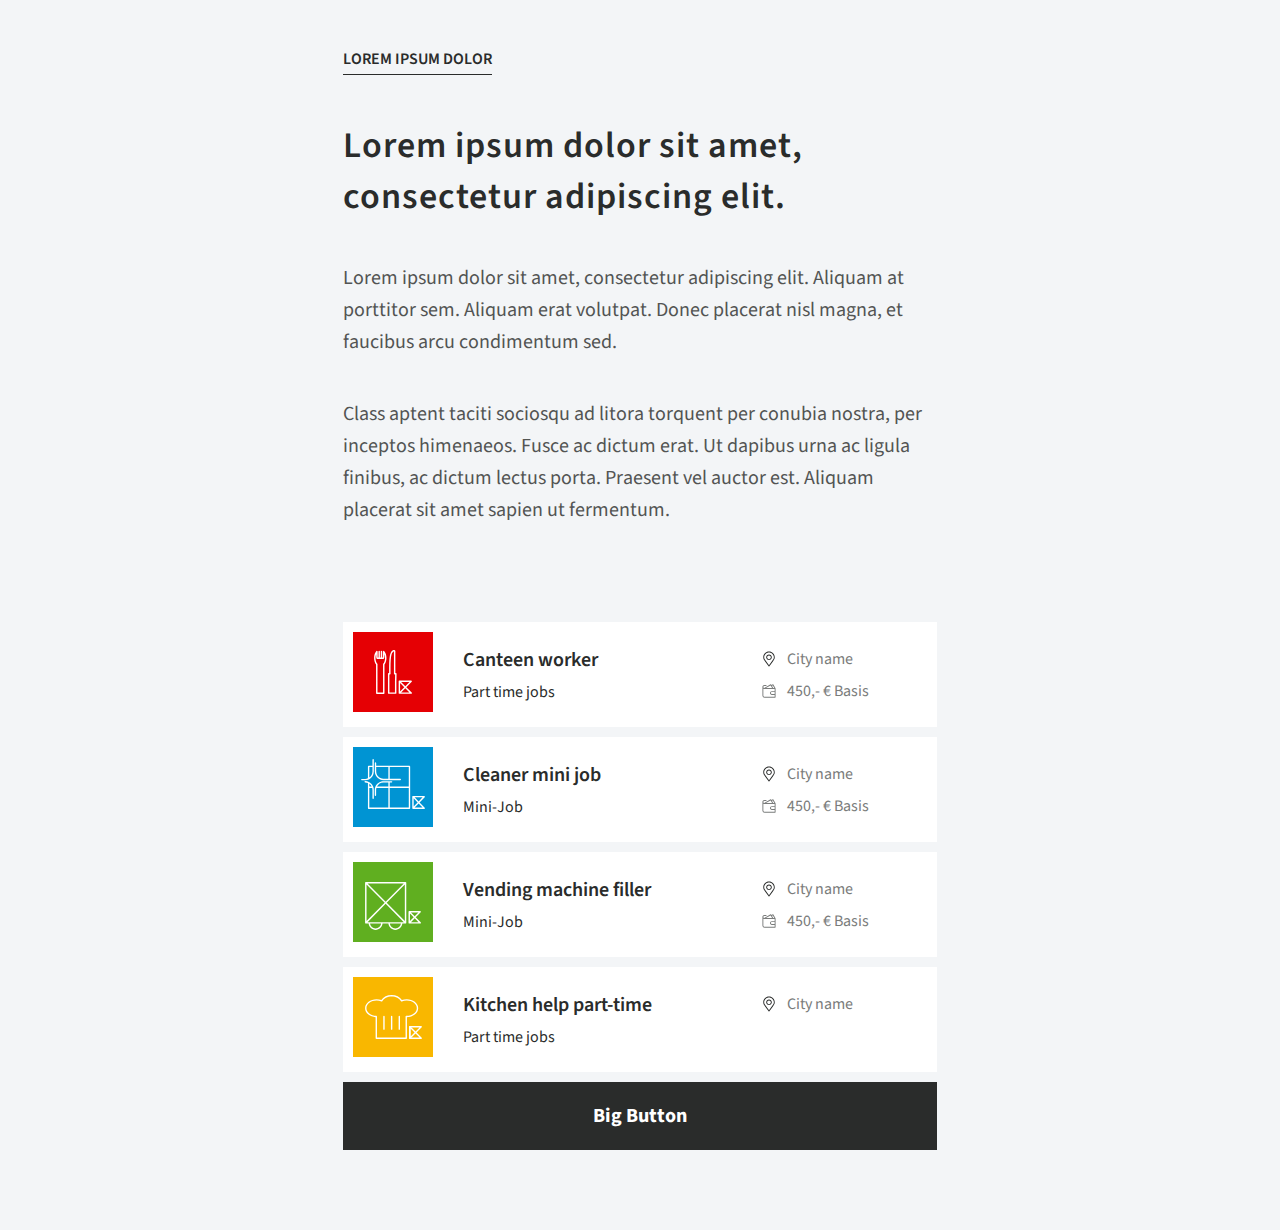
==== source/first/first-task.html @ 67e220c9 "adds master page" ====
<!DOCTYPE html>
<html lang="en">
<head>
  <meta charset="UTF-8">
  <meta name="viewport" content="width=device-width, initial-scale=1.0">
  <title>Jobs</title>
  <link rel="stylesheet" href="style.css">
  <link rel="preconnect" href="https://fonts.gstatic.com">
  <link href="https://fonts.googleapis.com/css2?family=Source+Sans+Pro:wght@400;600;700&display=swap" rel="stylesheet">
</head>
<body>
  <main class="content-wrapper">
    <h1 class="visually-hidden">Job Search Website</h1>
    <section class="about">
      <h2 class="about__title title title--section">Lorem ipsum dolor sit amet, consectetur adipiscing elit.</h2>
      <p class="about__text text text--primary">Lorem ipsum dolor sit amet, consectetur adipiscing elit. Aliquam at porttitor sem. Aliquam erat volutpat. Donec placerat nisl magna, et faucibus arcu condimentum sed.</p>
      <p class="about__text text text--primary">Class aptent taciti sociosqu ad litora torquent per conubia nostra, per inceptos himenaeos. Fusce ac dictum erat. Ut dapibus urna ac ligula finibus, ac dictum lectus porta. Praesent vel auctor est. Aliquam placerat sit amet sapien ut fermentum.</p>
      <a class="about__link link" href="#">Lorem ipsum dolor</a>
    </section>
    <section class="jobs">
      <h2 class="visually-hidden">Offered vacancies</h2>
      <ul class="jobs__list">
        <li class="jobs__item jobs__item--catering">
          <div class="jobs__main-info">
            <h3 class="jobs__title title">Canteen worker</h3>
            <p class="jobs__employment text">Part time jobs</p>
          </div>
          <div class="jobs__details">
            <p class="jobs__text text text--secondary icon icon--pin">City name</p>
            <p class="jobs__text text text--secondary icon icon--wallet">450,- € Basis</p>
          </div>
        </li>
        <li class="jobs__item jobs__item--cleaning">
          <div class="jobs__main-info">
            <h3 class="jobs__title title">Cleaner mini job</h3>
            <p class="jobs__employment text">Mini-Job</p>
          </div>
          <div class="jobs__details">
            <p class="jobs__text text text--secondary icon icon--pin">City name</p>
            <p class="jobs__text text text--secondary icon icon--wallet">450,- € Basis</p>
          </div>
        </li>
        <li class="jobs__item jobs__item--vending">
          <div class="jobs__main-info">
            <h3 class="jobs__title title">Vending machine filler</h3>
            <p class="jobs__employment text">Mini-Job</p>
          </div>
          <div class="jobs__details">
            <p class="jobs__text text text--secondary icon icon--pin">City name</p>
            <p class="jobs__text text text--secondary icon icon--wallet">450,- € Basis</p>
          </div>
        </li>
        <li class="jobs__item jobs__item--kitchen">
          <div class="jobs__main-info">
            <h3 class="jobs__title title">Kitchen help part-time</h3>
            <p class="jobs__employment text">Part time jobs</p>
          </div>
          <div class="jobs__details">
            <p class="jobs__text text text--secondary icon icon--pin">City name</p>
          </div>
        </li>
      </ul>
      <button class="jobs__button button button--big">Big Button</button>
    </section>
    <ul>

    </ul>
  </main>  
</body>
</html>
---- source/first/style.css ----
:root {
  --color-white: #ffffff;
  --color-light-grey: #f3f5f7;
  --color-yellow: #f9b700;
  --color-green: #60af20;
  --color-grey: #7a7c7b;
  --color-blue: #0094d3;
  --color-dark-grey-1: #575756;
  --color-dark-grey-2: #525453;
  --color-red: #e50004;
  --color-extra-dark-grey: #2a2c2b;
}

body {
  margin: 0;
  padding: 0;
  min-width: 375px;
  font-size: 16px;
  line-height: normal;
  font-weight: 400;
  font-family: "Source Sans Pro", "Arial", sans-serif;
  color: var(--color-extra-dark-grey);
  color: #2a2c2b; /* for IE  */
  background-color: var(--color-light-grey);
  background-color: #f3f5f7;  /* for IE  */
}

.visually-hidden:not(:focus):not(:active),
input[type="checkbox"].visually-hidden,
input[type="radio"].visually-hidden {
  position: absolute;
  width: 1px;
  height: 1px;
  margin: -1px;
  padding: 0;
  border: 0;
  white-space: nowrap;
  clip-path: inset(100%);
  clip: rect(0, 0, 0, 0);
  overflow: hidden;
}

.content-wrapper {
  display: flex;
  flex-direction: column;
  margin: 0 auto;
  width: 375px;
  box-sizing: border-box;
}

.title {
  margin: 0;
  font-size: 20px;
  font-weight: 600;
}

.title--section {
  letter-spacing: 1px;
}

.text {
  margin: 0;
  font-size: 16px;
  line-height: normal;
}

.text--primary {
  color: var(--color-dark-grey-2);
  color: #525453; /* for IE  */
}

.text--secondary {
  color: var(--color-grey);
  color: #7a7c7b; /* for IE  */
}

.link {
  padding-bottom: 4px;
  color: var(--color-extra-dark-grey);
  color: #2a2c2b; /* for IE  */
  text-decoration: none;
  border-bottom: 1px solid;
  border-color: var(--color-extra-dark-grey);
  border-color: #2a2c2b; /* for IE  */
}

.link:hover,
.link:focus {
  color: var(--color-red);
  color: #e50004; /* for IE  */
  border-color: var(--color-red);
  border-color: #e50004; /* for IE  */
  transition: all 0.2s ;
}

.button {
  display: inline-block;
  padding: 10px 20px;
  font: inherit;
  font-size: 18px;
  line-height: 24px;
  font-weight: 700;
  text-align: center;
  vertical-align: middle;
  color: var(--color-white);
  color: #ffffff; /* for IE  */
  background-color: var(--color-extra-dark-grey);
  background-color: #2a2c2b; /* for IE  */
  border: none;
}

.button:hover {
  outline: 2px solid #e50004;
}

.button--big {
  padding: 22px;
  font-size: 20px;
}

.icon {
  position: relative;
  padding-left: 26px;
}

.icon::before {
  position: absolute;
  top: 3px;
  left: 0;
  content: '';
  width: 16px;
  height: 16px;
  background-repeat: no-repeat;
  background-position: 0 0;
  background-size: 16px 16px;
}

.icon--pin::before {
  background-image: url(img/icon-pin.svg);
}

.icon--wallet::before {
  background-image: url(img/icon-wallet.svg);
}

.about {
  display: flex;
  flex-direction: column;
  align-items: start;
  margin: 0 auto;
  margin-bottom: 40px;
  padding: 40px;
  padding-top: 56px;
  width: 375px;
  box-sizing: border-box;
}

.about__title {
  margin-bottom: 30px;
}

.about__text {
  line-height: 32px;
  margin-bottom: 30px;
}

.about__text:last-of-type {
  margin-bottom: 0;
}

.about__link {
  order: -1;
  margin-bottom: 30px;
  font-weight: 600;
  text-transform: uppercase;
}

.jobs {
  width: 375px;
  margin: 0 auto;
  padding: 20px;
  padding-left: 23px;
  box-sizing: border-box;
}

.jobs__list {
  margin: 0;
  padding: 0;
  list-style: none;
}

.jobs__item {
  display: flex;
  flex-direction: column;
  align-items: start;
  margin-bottom: 10px;
  padding: 20px;
  padding-top: 23px;
  background-color: var(--color-white);
  background-color: #ffffff;  /* for IE  */
}

.jobs__title {
  margin-bottom: 7px;
}

.jobs__employment {
  margin-bottom: 20px;
}

.jobs__details {
  position: relative;
  display: flex;
  flex-direction: column;
  padding-left: 80px;
  min-height: 60px;
}

.jobs__details::before {
  position: absolute;
  top: 0;
  left: 0;
  content: '';
  margin-right: 20px;
  width: 60px;
  height: 60px;
  background-color: var(--color-grey);
  background-color: #7a7c7b; /* for IE  */
}

.jobs__text {
  margin-bottom: 10px;
}

.jobs__text:last-of-type {
  margin-bottom: 0;
}

.jobs__item--catering .jobs__details::before {
  background-color: var(--color-red);
  background-color: #e50004; /* for IE  */
  background-image: url(img/GastroRestaurant.svg);
  background-position: center center;
  background-repeat: no-repeat;
  background-size: 31px 36px;
}

.jobs__item--cleaning .jobs__details::before {
  background-color: var(--color-blue);
  background-color: #0094d3; /* for IE  */
  background-image: url(img/Gebaeudereinigung.svg);
  background-position: 2px 6px;
  background-repeat: no-repeat;
  background-size: 52px 42px;
}

.jobs__item--vending .jobs__details::before {
  background-color: var(--color-green);
  background-color: #60af20; /* for IE  */
  background-image: url(img/GewerblicheBerufe.svg);
  background-position: 7px 13px;
  background-repeat: no-repeat;
  background-size: 48px 40px;
}

.jobs__item--kitchen .jobs__details::before {
  background-color: var(--color-yellow);
  background-color: #f9b700; /* for IE  */
  background-image: url(img/GastroKueche.svg);
  background-position: center center;
  background-repeat: no-repeat;
  background-size: 47px 36px;
}

.jobs__button {
  width: 100%;
}

@media (min-width: 768px) {
  .content-wrapper {
    width: 786px;
  }

  .title--section {
    font-size: 36px;
  }

  .about {
    margin: 0;
    padding: 48px 96px;
    width: 786px;
  }

  .about__title {
    margin-bottom: 40px;
  }

  .about__text {
    font-size: 20px;
    margin-bottom: 40px;
  }

  .jobs {
    margin: 0;
    padding: 48px 96px;
    width: 786px;
  }

  .jobs__item {
    position: relative;
    flex-direction: row;
    padding: 24px;
    padding-left: 120px;
  }

  .jobs__main-info {
    width: 330px;
    margin-right: 29px;
  }

  .jobs__details {
    position: static;
    padding-left: 0;
    margin-top: 2px;
    min-height: auto;
    width: 187px;
  }

  .jobs__details::before {
    top: 10px;
    left: 10px;
    margin-right: 30px;
    width: 80px;
    height: 80px;
  }

  .jobs__item--catering .jobs__details::before {
    background-size: 38px 44px;
  }
  
  .jobs__item--cleaning .jobs__details::before {
    background-position: 8px 12px;
    background-size: 64px 50px;
  }
  
  .jobs__item--vending .jobs__details::before {
    background-position: 12px 20px;
    background-size: 56px 48px;
  }
  
  .jobs__item--kitchen .jobs__details::before {
    background-size: 57px 44px;
  }

  .jobs__employment {
    margin-bottom: 0;
  }

  .about__link {
    margin-bottom: 45px;
  }
}

@media (min-width: 1920px) {
  .content-wrapper {
    flex-direction: row;
    padding: 96px 254px;
    padding-left: 257px;
    width: 1920px;
  }

  .about {
    margin: 0;
    margin-right: 149px;
    padding: 0;
    width: 570px;
  }

  .jobs {
    margin: 0;
    padding: 0;
    width: 690px;
  }
  
  .jobs__main-info {
    width: 330px;
    margin-right: 29px;
  }

  

 

  
  
}
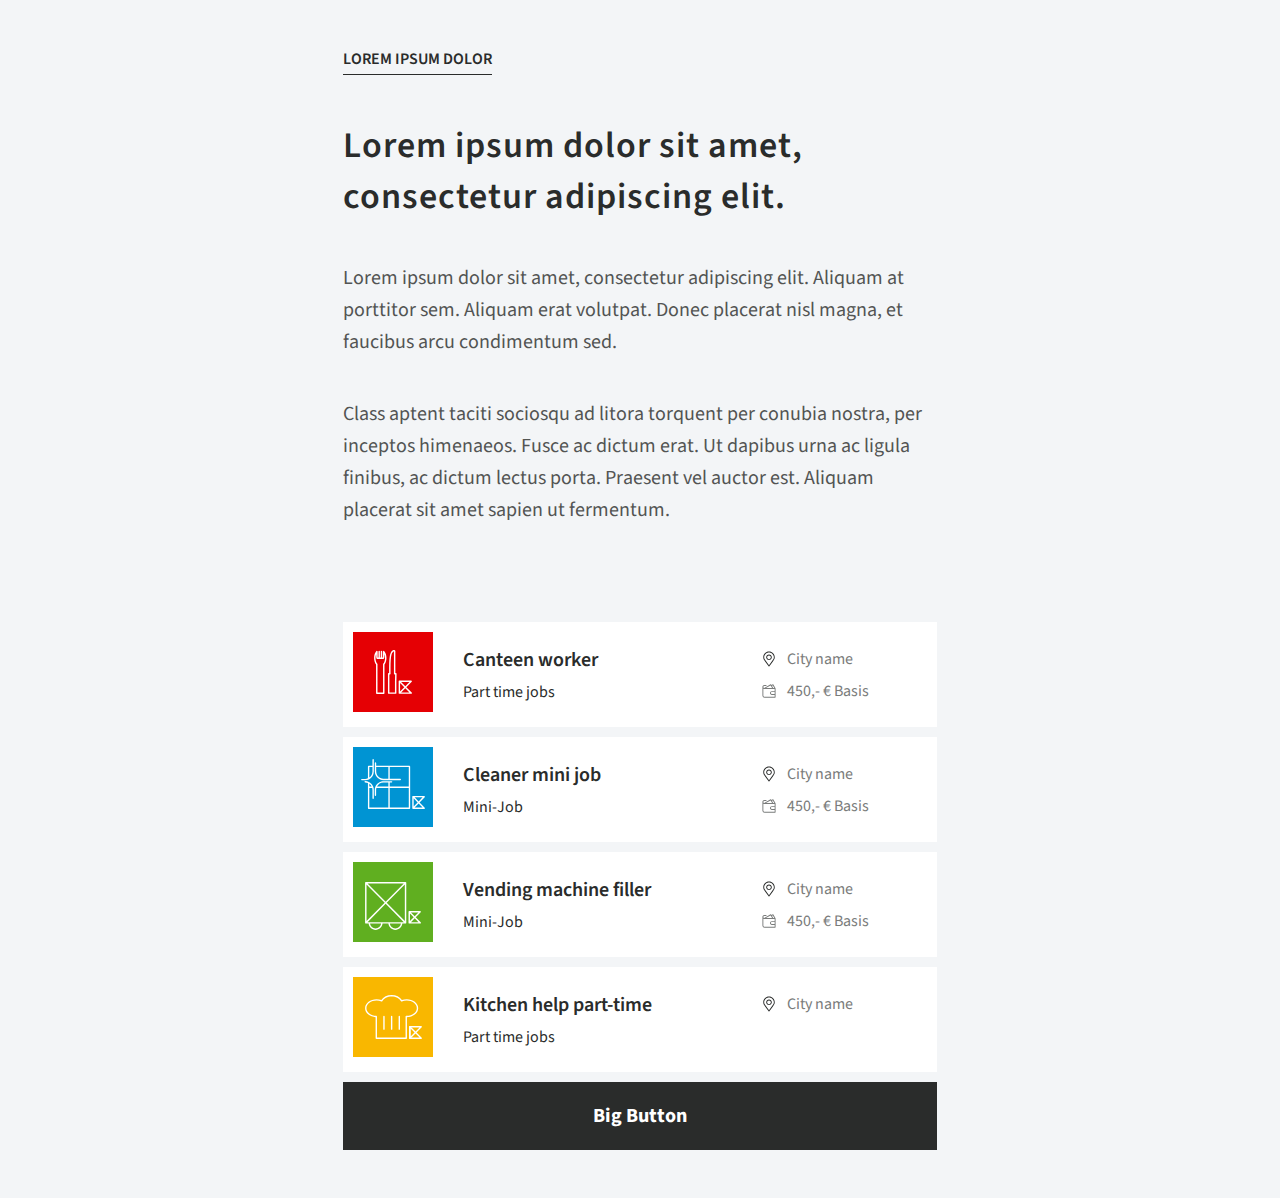
==== commit addc3bf9: "fix markup error" ====
--- a/source/first/first-task.html
+++ b/source/first/first-task.html
@@ -4,7 +4,7 @@
   <meta charset="UTF-8">
   <meta name="viewport" content="width=device-width, initial-scale=1.0">
   <title>Jobs</title>
-  <link rel="stylesheet" href="style.css">
+  <link rel="stylesheet" href="css/style-min.css">
   <link rel="preconnect" href="https://fonts.gstatic.com">
   <link href="https://fonts.googleapis.com/css2?family=Source+Sans+Pro:wght@400;600;700&display=swap" rel="stylesheet">
 </head>
@@ -62,9 +62,6 @@
       </ul>
       <button class="jobs__button button button--big">Big Button</button>
     </section>
-    <ul>
-
-    </ul>
   </main>  
 </body>
 </html>--- a/source/first/css/style-min.css
+++ b/source/first/css/style-min.css
@@ -0,0 +1 @@
+:root{--color-white:#ffffff;--color-light-grey:#f3f5f7;--color-yellow:#f9b700;--color-green:#60af20;--color-grey:#7a7c7b;--color-blue:#0094d3;--color-dark-grey-1:#575756;--color-dark-grey-2:#525453;--color-red:#e50004;--color-extra-dark-grey:#2a2c2b}body{margin:0;padding:0;min-width:375px;font-size:16px;line-height:normal;font-weight:400;font-family:"Source Sans Pro",Arial,sans-serif;color:var(--color-extra-dark-grey);color:#2a2c2b;background-color:var(--color-light-grey);background-color:#f3f5f7}.visually-hidden:not(:focus):not(:active),input[type=checkbox].visually-hidden,input[type=radio].visually-hidden{position:absolute;width:1px;height:1px;margin:-1px;padding:0;border:0;white-space:nowrap;-webkit-clip-path:inset(100%);clip-path:inset(100%);clip:rect(0,0,0,0);overflow:hidden}.content-wrapper{display:-webkit-box;display:-ms-flexbox;display:flex;-webkit-box-orient:vertical;-webkit-box-direction:normal;-ms-flex-direction:column;flex-direction:column;margin:0 auto;width:375px;-webkit-box-sizing:border-box;box-sizing:border-box}.title{margin:0;font-size:20px;font-weight:600}.title--section{letter-spacing:1px}.text{margin:0;font-size:16px;line-height:normal}.text--primary{color:var(--color-dark-grey-2);color:#525453}.text--secondary{color:var(--color-grey);color:#7a7c7b}.link{padding-bottom:4px;color:var(--color-extra-dark-grey);color:#2a2c2b;text-decoration:none;border-bottom:1px solid;border-color:var(--color-extra-dark-grey);border-color:#2a2c2b}.link:focus,.link:hover{color:var(--color-red);color:#e50004;border-color:var(--color-red);border-color:#e50004;-webkit-transition:all .2s;-o-transition:all .2s;transition:all .2s}.button{display:inline-block;padding:10px 20px;font:inherit;font-size:18px;line-height:24px;font-weight:700;text-align:center;vertical-align:middle;color:var(--color-white);color:#fff;background-color:var(--color-extra-dark-grey);background-color:#2a2c2b;border:none}.button:hover{outline:2px solid #e50004}.button--big{padding:22px;font-size:20px}.icon{position:relative;padding-left:26px}.icon::before{position:absolute;top:3px;left:0;content:'';width:16px;height:16px;background-repeat:no-repeat;background-position:0 0;background-size:16px 16px}.icon--pin::before{background-image:url(../img/icon-pin.svg)}.icon--wallet::before{background-image:url(../img/icon-wallet.svg)}.about{display:-webkit-box;display:-ms-flexbox;display:flex;-webkit-box-orient:vertical;-webkit-box-direction:normal;-ms-flex-direction:column;flex-direction:column;-webkit-box-align:start;-ms-flex-align:start;align-items:start;margin:0 auto;margin-bottom:40px;padding:40px;padding-top:56px;width:375px;-webkit-box-sizing:border-box;box-sizing:border-box}.about__title{margin-bottom:30px}.about__text{line-height:32px;margin-bottom:30px}.about__text:last-of-type{margin-bottom:0}.about__link{-webkit-box-ordinal-group:0;-ms-flex-order:-1;order:-1;margin-bottom:30px;font-weight:600;text-transform:uppercase}.jobs{width:375px;margin:0 auto;padding:20px;padding-left:23px;-webkit-box-sizing:border-box;box-sizing:border-box}.jobs__list{margin:0;padding:0;list-style:none}.jobs__item{display:-webkit-box;display:-ms-flexbox;display:flex;-webkit-box-orient:vertical;-webkit-box-direction:normal;-ms-flex-direction:column;flex-direction:column;-webkit-box-align:start;-ms-flex-align:start;align-items:start;margin-bottom:10px;padding:20px;padding-top:23px;background-color:var(--color-white);background-color:#fff}.jobs__title{margin-bottom:7px}.jobs__employment{margin-bottom:20px}.jobs__details{position:relative;display:-webkit-box;display:-ms-flexbox;display:flex;-webkit-box-orient:vertical;-webkit-box-direction:normal;-ms-flex-direction:column;flex-direction:column;padding-left:80px;min-height:60px}.jobs__details::before{position:absolute;top:0;left:0;content:'';margin-right:20px;width:60px;height:60px;background-color:var(--color-grey);background-color:#7a7c7b}.jobs__text{margin-bottom:10px}.jobs__text:last-of-type{margin-bottom:0}.jobs__item--catering .jobs__details::before{background-color:var(--color-red);background-color:#e50004;background-image:url(../img/GastroRestaurant.svg);background-position:center center;background-repeat:no-repeat;background-size:31px 36px}.jobs__item--cleaning .jobs__details::before{background-color:var(--color-blue);background-color:#0094d3;background-image:url(../img/Gebaeudereinigung.svg);background-position:2px 6px;background-repeat:no-repeat;background-size:52px 42px}.jobs__item--vending .jobs__details::before{background-color:var(--color-green);background-color:#60af20;background-image:url(../img/GewerblicheBerufe.svg);background-position:7px 13px;background-repeat:no-repeat;background-size:48px 40px}.jobs__item--kitchen .jobs__details::before{background-color:var(--color-yellow);background-color:#f9b700;background-image:url(../img/GastroKueche.svg);background-position:center center;background-repeat:no-repeat;background-size:47px 36px}.jobs__button{width:100%}@media (min-width:768px){.content-wrapper{width:786px}.title--section{font-size:36px}.about{margin:0;padding:48px 96px;width:786px}.about__title{margin-bottom:40px}.about__text{font-size:20px;margin-bottom:40px}.jobs{margin:0;padding:48px 96px;width:786px}.jobs__item{position:relative;-webkit-box-orient:horizontal;-webkit-box-direction:normal;-ms-flex-direction:row;flex-direction:row;padding:24px;padding-left:120px}.jobs__main-info{width:330px;margin-right:29px}.jobs__details{position:static;padding-left:0;margin-top:2px;min-height:auto;width:187px}.jobs__details::before{top:10px;left:10px;margin-right:30px;width:80px;height:80px}.jobs__item--catering .jobs__details::before{background-size:38px 44px}.jobs__item--cleaning .jobs__details::before{background-position:8px 12px;background-size:64px 50px}.jobs__item--vending .jobs__details::before{background-position:12px 20px;background-size:56px 48px}.jobs__item--kitchen .jobs__details::before{background-size:57px 44px}.jobs__employment{margin-bottom:0}.about__link{margin-bottom:45px}}@media (min-width:1920px){.content-wrapper{-webkit-box-orient:horizontal;-webkit-box-direction:normal;-ms-flex-direction:row;flex-direction:row;padding:96px 254px;padding-left:257px;width:1920px}.about{margin:0;margin-right:149px;padding:0;width:570px}.jobs{margin:0;padding:0;width:690px}.jobs__main-info{width:330px;margin-right:29px}}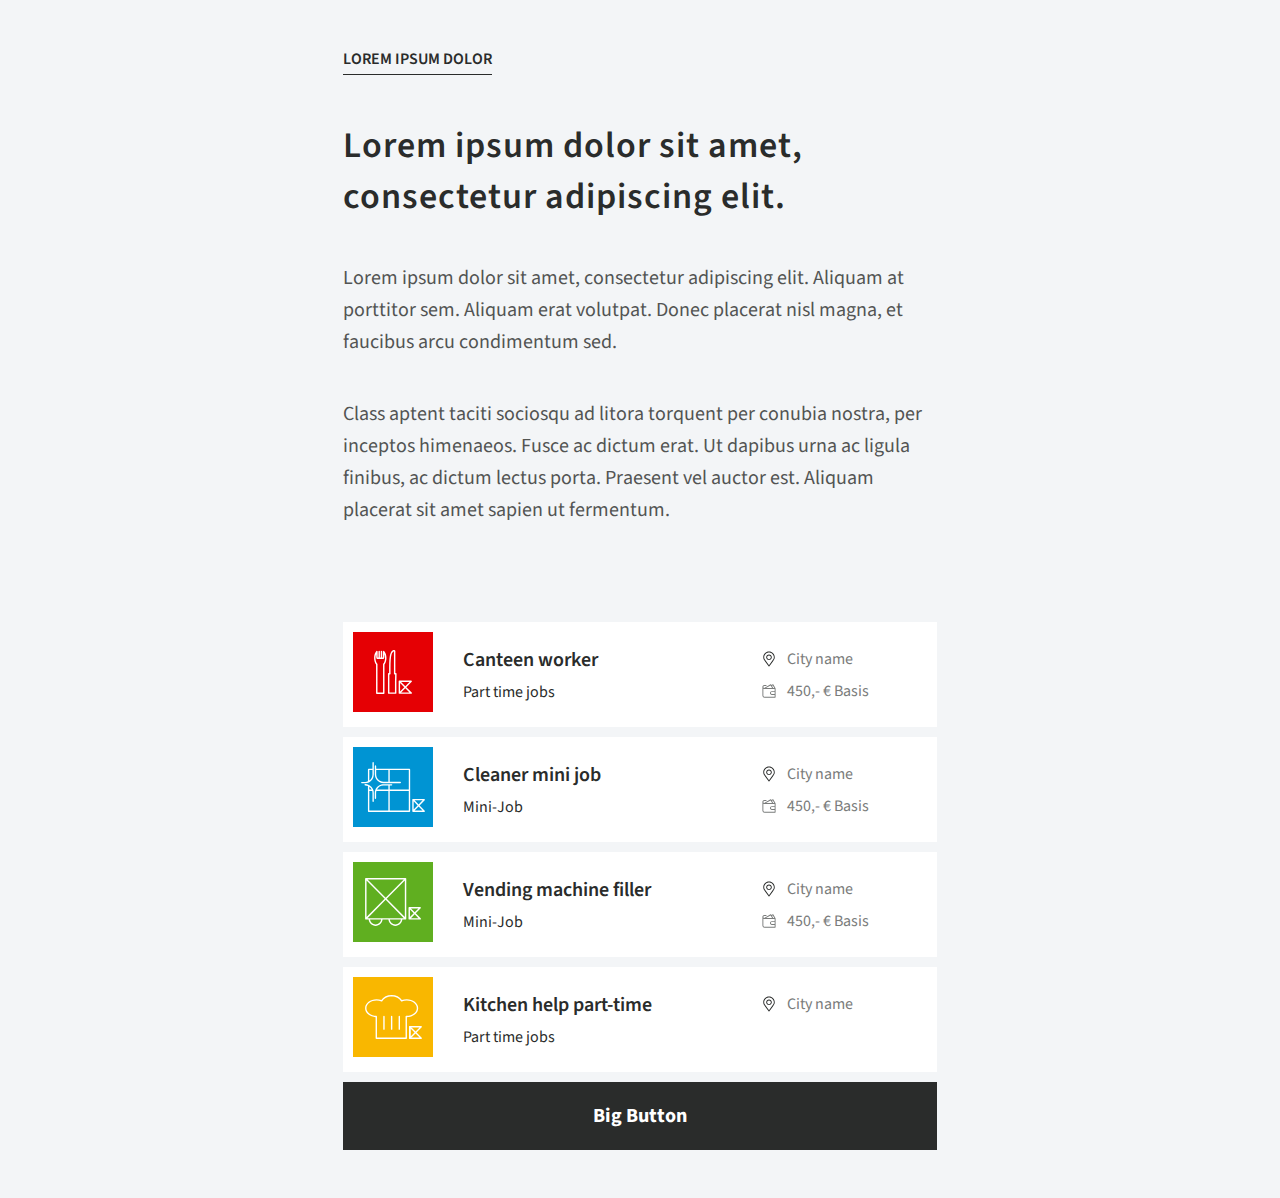
==== commit 2047a0e3: "fix: the icon must be a single element" ====
--- a/source/first/first-task.html
+++ b/source/first/first-task.html
@@ -20,42 +20,69 @@
     <section class="jobs">
       <h2 class="visually-hidden">Offered vacancies</h2>
       <ul class="jobs__list">
-        <li class="jobs__item jobs__item--catering">
+        <li class="jobs__item ">
           <div class="jobs__main-info">
             <h3 class="jobs__title title">Canteen worker</h3>
             <p class="jobs__employment text">Part time jobs</p>
           </div>
           <div class="jobs__details">
+            <p class="job__image job__image--catering">
+              <svg xmlns="http://www.w3.org/2000/svg" overflow="visible" preserveAspectRatio="none" viewBox="0 0 527.825 609.188" width="31" height="360">
+                <g fill="#fff">
+                  <path d="M129.86 12.542a9.999 9.999 0 00-6.472 9.357l-.001 78.36c0 2.259-.36 3.95-.719 5.045H113.2V21.097c0-5.523-4.477-10-10-10s-10 4.477-10 10v84.207H82.001V21.097c0-5.523-4.477-10-10-10s-10 4.477-10 10v84.207H51.532c-.359-1.096-.719-2.786-.719-5.045V21.905a10 10 0 00-17.512-6.602C12.778 38.655 1.007 73.691 1.007 111.426c-.001 34.516 10.014 67.202 27.581 90.356v396.394c0 5.522 4.477 10 10 10h97.027c5.523 0 10-4.478 10-10V201.787c17.569-23.153 27.585-55.84 27.586-90.36-.001-37.739-11.775-72.777-32.302-96.129a10 10 0 00-11.039-2.756zm13.527 45.456c6.321 15.967 9.813 34.448 9.813 53.429-.001 31.443-9.237 60.816-25.34 80.588a9.999 9.999 0 00-2.246 6.315v389.847H48.588V198.325c0-2.3-.793-4.531-2.246-6.314-16.102-19.773-25.336-49.145-25.335-80.584 0-18.974 3.49-37.45 9.806-53.414v42.246c0 14.506 7.403 25.04 17.608 25.045h23.541l.039.002.039-.002h31.121l.039.002.039-.002h22.546c10.199-.006 17.602-10.539 17.602-25.045V57.998zM303.628 317.933h-6.78V15.718a9.981 9.981 0 00-.85-4.033C292.105 2.853 286.524.999 282.528.999c-18.659 0-33.709 9.053-44.734 26.907-9.07 14.689-15.605 35.68-19.978 64.173-7.948 51.787-7.948 124.229-7.948 200.925 0 8.242.099 16.59.293 24.93h-6.131c-5.523 0-10 4.478-10 10v269.239c0 5.522 4.477 10 10 10h97.028c5.522 0 10-4.478 10-10V437.98c1.375-33.485 2.239-70.479 2.57-109.964a9.998 9.998 0 00-10-10.083zm-12.562 119.429a9.392 9.392 0 00-.009.411v149.399H214.03V337.934h6.417a10.002 10.002 0 009.995-10.33 1052.327 1052.327 0 01-.574-34.6c0-75.911 0-147.612 7.717-197.891 8.915-58.083 25.583-71.255 39.263-73.649v306.468c0 5.522 4.478 10 10 10h6.684c-.386 35.25-1.232 69.432-2.466 99.43zM448.778 515.001l75.102-75.102a10.001 10.001 0 00-7.071-17.071H352.463c-.286 0-.567.019-.847.043-.043.004-.085.002-.127.006a9.923 9.923 0 00-1.31.223c-.088.021-.174.044-.262.067a9.907 9.907 0 00-1.245.409c-.011.005-.023.007-.035.012l-.014.006c-.088.037-.172.08-.259.119-.185.083-.367.169-.545.262-.095.05-.188.103-.282.156a9.535 9.535 0 00-.515.313c-.075.049-.152.097-.226.148-.484.333-.934.706-1.348 1.113-.053.052-.102.106-.154.158a9.44 9.44 0 00-.447.492c-.055.065-.111.13-.165.197-.153.19-.299.385-.438.585-.028.041-.06.08-.087.121-.155.232-.299.471-.434.715-.052.093-.098.188-.147.282a9.833 9.833 0 00-.239.496c-.048.108-.096.215-.14.325a10.37 10.37 0 00-.21.575c-.028.084-.061.167-.087.252a9.445 9.445 0 00-.206.803c-.022.101-.039.203-.057.304-.038.205-.069.41-.094.618-.012.096-.024.192-.033.289-.027.301-.046.604-.046.91v164.346c0 .306.018.609.046.91.009.097.021.193.033.289.025.208.057.414.094.618.019.102.036.204.057.304.059.271.126.539.206.803.026.085.059.168.087.252.065.194.134.386.21.575.044.11.092.217.14.325.075.168.155.333.239.496.049.094.096.19.147.282.135.244.279.483.434.715.028.041.059.08.087.121.139.2.285.396.438.585.054.067.109.131.165.197.143.169.293.333.447.492.051.053.101.107.154.158.414.407.864.78 1.348 1.113.074.051.15.099.226.148a9.941 9.941 0 001.342.731c.087.039.171.082.259.119l.014.006c.046.019.093.031.139.049.257.102.516.198.783.279.073.022.148.036.222.057.24.067.48.132.727.181.134.027.269.04.404.062.187.029.373.064.563.083.329.033.659.05.988.05h164.348a10.001 10.001 0 007.071-17.071l-75.104-75.101zm-14.142-14.143l-58.03-58.03h116.061l-58.031 58.03zm-72.173-43.887l58.03 58.03-58.03 58.03v-116.06zm14.142 130.203l58.03-58.03 58.03 58.03h-116.06z" vector-effect="non-scaling-stroke"/>
+                </g>
+              </svg>
+            </p>
             <p class="jobs__text text text--secondary icon icon--pin">City name</p>
             <p class="jobs__text text text--secondary icon icon--wallet">450,- € Basis</p>
           </div>
         </li>
-        <li class="jobs__item jobs__item--cleaning">
+        <li class="jobs__item">
           <div class="jobs__main-info">
             <h3 class="jobs__title title">Cleaner mini job</h3>
             <p class="jobs__employment text">Mini-Job</p>
           </div>
           <div class="jobs__details">
+            <p class="job__image job__image--cleaning">
+              <svg xmlns="http://www.w3.org/2000/svg" overflow="visible" preserveAspectRatio="none" viewBox="0 0 933.062 711.706" width="52" height="42">
+                <g fill="#fff">
+                  <path d="M706.689 95.028H221.321l.001-39.19c0-5.522-4.477-10-10-10-5.522 0-10 4.478-10 10l-.001 49.187v.006l-.001 70.33c0 69.558 56.589 126.148 126.146 126.148H572.7c5.522 0 10-4.477 10-10s-4.478-10-10-10H418.915V115.028H696.69v277.775H418.915v-57.21l27.429.001c5.522 0 10-4.477 10-10 0-5.522-4.477-10-10-10l-119.804-.002c-54.463.002-100.973 34.701-118.595 83.152-.205.461-.372.941-.507 1.435a125.607 125.607 0 00-7.046 41.566l.002 73.545c0 5.523 4.478 10 10 10s10-4.478 10-10l-.002-73.545c0-10.03 1.4-19.738 4.012-28.942h174.511v277.771H121.14v-277.77h42.091a105.88 105.88 0 013.76 28.014l-.002 119.627c0 5.522 4.477 10 10 10 5.522 0 10-4.478 10-10l.002-119.627c0-14.213-2.366-27.883-6.72-40.641-.134-.492-.3-.97-.504-1.429-11.048-31.136-33.993-56.684-63.345-71.152a9.977 9.977 0 00-1.943-.937c-16.287-7.684-34.469-11.99-53.639-11.99-5.523 0-10 4.477-10 10s4.477 10 10 10c14.259 0 27.866 2.833 40.299 7.954v357.951c0 5.522 4.477 10 10 10h297.736l.039.002.039-.002h297.736c5.522 0 10-4.478 10-10V105.028c0-5.523-4.477-10-10-10zM398.915 281.509h-71.449c-58.529 0-106.146-47.618-106.146-106.148l.001-60.333h177.594v166.481zM155.493 392.804H121.14v-39.293c14.456 10.016 26.319 23.521 34.353 39.293zm76.878 0c17.724-33.965 53.281-57.21 94.169-57.211l72.375.001v57.21H232.371zm186.544 297.771V412.804H696.69v277.771H418.915z" vector-effect="non-scaling-stroke"/>
+                  <path d="M114.506 291.359a9.957 9.957 0 001.891-.911c41.777-20.579 70.594-63.602 70.594-113.234v-72.167l.001-.019-.001-.019V11.155c0-5.523-4.477-10-10-10s-10 4.477-10 10v83.873H111.14c-5.523 0-10 4.477-10 10v170.379c-12.432 5.121-26.04 7.953-40.298 7.953l-49.697.002c-5.523 0-10 4.478-10 10 0 5.523 4.478 10 10 10l49.696-.002c19.181 0 37.371-4.31 53.665-12.001zm6.634-176.331h45.851v62.186c0 36.15-18.169 68.13-45.851 87.306V115.028zm732.857 503.376l75.102-75.102a10.001 10.001 0 00-7.071-17.071H757.682c-.293 0-.581.019-.867.044-.034.003-.068.002-.103.005-.45.043-.889.124-1.32.225-.085.02-.168.043-.252.065a9.842 9.842 0 00-1.251.411c-.011.005-.023.007-.035.011l-.014.006c-.088.037-.172.08-.259.119-.185.083-.367.169-.545.262-.095.05-.188.103-.282.156a9.535 9.535 0 00-.515.313c-.075.049-.152.097-.226.148-.484.333-.934.706-1.348 1.113-.053.052-.102.106-.154.158a9.44 9.44 0 00-.447.492c-.055.065-.111.13-.165.197-.153.19-.299.385-.438.585-.028.041-.06.08-.087.121-.155.232-.299.471-.434.715-.052.093-.098.188-.147.282a9.833 9.833 0 00-.239.496c-.048.108-.096.215-.14.325a10.37 10.37 0 00-.21.575c-.028.084-.061.167-.087.252a9.445 9.445 0 00-.206.803c-.022.101-.039.203-.057.304-.038.205-.069.41-.094.618-.012.096-.024.192-.033.289-.027.301-.046.604-.046.91v164.346c0 .306.018.609.046.91.009.097.021.193.033.289.025.208.057.414.094.618.019.102.036.204.057.304.059.271.126.539.206.803.026.085.059.168.087.252.065.194.134.386.21.575.044.11.092.217.14.325.075.168.155.333.239.496.049.094.096.19.147.282.135.244.279.483.434.715.028.041.059.08.087.121.139.2.285.396.438.585.054.067.109.131.165.197.143.169.293.333.447.492.051.053.101.107.154.158.414.407.864.78 1.348 1.113.074.051.15.099.226.148a9.941 9.941 0 001.342.731c.087.039.171.082.259.119l.014.006c.046.019.093.031.139.049.257.102.516.198.783.279.073.022.148.036.222.057.24.067.48.132.727.181.134.027.269.04.404.062.187.029.373.064.563.083.329.033.659.05.988.05h164.348a10.001 10.001 0 007.071-17.071l-75.102-75.102zm-14.143-14.142l-58.03-58.03h116.061l-58.031 58.03zm-72.172-43.888l58.03 58.03-58.03 58.03v-116.06zm14.142 130.203l58.03-58.03 58.03 58.03h-116.06z" vector-effect="non-scaling-stroke"/>
+                </g>
+              </svg>
+            </p>
             <p class="jobs__text text text--secondary icon icon--pin">City name</p>
             <p class="jobs__text text text--secondary icon icon--wallet">450,- € Basis</p>
           </div>
         </li>
-        <li class="jobs__item jobs__item--vending">
+        <li class="jobs__item">
           <div class="jobs__main-info">
             <h3 class="jobs__title title">Vending machine filler</h3>
             <p class="jobs__employment text">Mini-Job</p>
           </div>
           <div class="jobs__details">
+            <p class="job__image job__image--vending">
+              <svg xmlns="http://www.w3.org/2000/svg" overflow="visible" preserveAspectRatio="none" viewBox="0 0 776.309 660.344" width="48" height="40">
+                <g fill="#fff">
+                  <path d="M703.353 486.028l69.009-69.01a10.001 10.001 0 00-7.071-17.071H613.13c-.286 0-.568.019-.848.043-.042.004-.084.002-.126.006a9.792 9.792 0 00-1.312.224c-.087.02-.173.044-.26.067a9.94 9.94 0 00-1.247.41c-.011.005-.023.007-.035.011l-.014.006c-.088.037-.172.08-.259.119-.185.083-.367.169-.545.262-.095.05-.188.103-.282.156a9.535 9.535 0 00-.515.313c-.075.049-.152.097-.226.148-.484.333-.934.706-1.348 1.113-.053.052-.102.106-.154.158a9.44 9.44 0 00-.447.492c-.055.065-.111.13-.165.197-.153.19-.299.385-.438.585-.028.041-.06.08-.087.121-.155.232-.299.471-.434.715-.052.093-.098.188-.147.282a9.833 9.833 0 00-.239.496c-.048.108-.096.215-.14.325a10.37 10.37 0 00-.21.575c-.028.084-.061.167-.087.252a9.445 9.445 0 00-.206.803c-.022.101-.039.203-.057.304-.038.205-.069.41-.094.618-.012.096-.024.192-.033.289-.027.301-.046.604-.046.91v152.162c0 .306.018.609.046.91.009.097.021.193.033.289.025.208.057.414.094.618.019.102.036.204.057.304.059.271.126.539.206.803.026.085.059.168.087.252.065.194.134.386.21.575.044.11.092.217.14.325.075.168.155.333.239.496.049.094.096.19.147.282.135.244.279.483.434.715.028.041.059.08.087.121.139.2.285.396.438.585.054.067.109.131.165.197.143.169.293.333.447.492.051.053.101.107.154.158.414.407.864.78 1.348 1.113.074.051.15.099.226.148a9.941 9.941 0 001.342.731c.087.039.171.082.259.119l.014.006c.046.019.093.031.139.049.257.102.516.198.783.279.073.022.148.036.222.057.24.067.48.132.727.181.134.027.269.04.404.062.187.029.373.064.563.083.329.033.659.05.988.05h152.163a10.001 10.001 0 007.071-17.071l-69.009-69.01zm-14.142-14.142l-51.938-51.939H741.15l-51.939 51.939zM623.13 434.09l51.938 51.938-51.938 51.938V434.09zm14.142 118.019l51.938-51.939 51.939 51.939H637.272zM572.075 10.124c-.014-.138-.04-.271-.059-.407-.026-.187-.049-.375-.085-.56-.032-.16-.076-.316-.116-.473-.04-.159-.075-.318-.122-.476-.047-.156-.106-.307-.161-.459-.055-.155-.107-.311-.17-.464-.059-.142-.128-.279-.194-.418-.074-.157-.144-.315-.226-.469-.071-.132-.152-.258-.229-.387-.09-.151-.176-.304-.274-.452-.095-.142-.201-.276-.304-.413-.093-.124-.179-.251-.278-.372a10.385 10.385 0 00-.645-.714l-.016-.018-.005-.005c-.232-.231-.475-.45-.728-.658-.112-.092-.23-.171-.344-.257-.146-.11-.29-.223-.442-.325-.138-.092-.281-.172-.422-.257-.139-.083-.275-.17-.418-.247-.144-.077-.292-.142-.438-.211-.149-.071-.296-.145-.449-.208-.142-.059-.287-.106-.43-.158-.164-.059-.326-.122-.493-.173-.143-.043-.289-.075-.434-.112-.171-.043-.34-.091-.515-.126-.165-.033-.331-.052-.497-.076-.157-.023-.311-.052-.47-.068a10.293 10.293 0 00-.895-.045c-.03 0-.059-.005-.089-.005H11.128c-.03 0-.059.004-.089.005a10.73 10.73 0 00-.895.047c-.158.015-.313.045-.469.068-.166.024-.333.043-.498.076-.174.034-.343.082-.514.125-.145.037-.291.069-.435.112-.167.051-.329.113-.493.172-.144.052-.289.099-.431.158-.153.063-.299.138-.448.208-.147.07-.295.135-.439.212-.143.076-.278.162-.416.245-.142.085-.286.165-.424.258-.153.102-.296.216-.443.326-.114.085-.232.165-.343.256-.51.418-.978.886-1.396 1.396-.094.115-.176.235-.264.353-.108.143-.219.284-.319.433-.094.14-.175.286-.261.429-.082.136-.167.27-.242.41-.078.147-.144.297-.214.446-.07.147-.143.292-.205.442-.06.145-.108.293-.161.44-.058.161-.12.319-.169.483-.045.148-.078.298-.115.447-.043.167-.089.332-.123.502-.034.17-.053.342-.078.513-.022.152-.051.301-.066.455a9.844 9.844 0 00-.047.94l-.002.046V562.11l.002.044c.001.314.017.628.047.941.015.153.043.301.065.452.025.172.045.345.079.516.033.168.08.332.121.497.038.151.071.303.116.453.049.161.109.316.166.474.054.15.104.302.165.45.06.145.131.285.198.427.073.154.141.31.222.462.071.133.152.258.229.387.09.152.176.305.275.452.092.137.195.266.293.399.096.129.186.262.29.387.179.219.371.426.568.629.032.033.059.069.092.102.033.033.069.06.102.092.203.197.411.389.629.569.123.101.253.189.379.284.135.101.267.205.407.299.145.097.296.182.445.27.131.078.26.161.395.233.149.08.303.148.455.219.144.068.285.14.432.201.147.061.296.11.445.163.159.057.316.118.479.168.149.045.299.078.45.116.166.042.33.088.499.122.174.034.349.055.524.08.148.021.293.049.443.064.328.032.657.05.987.05H50.01c5.022 48.935 46.483 87.234 96.721 87.234 50.239 0 91.701-38.299 96.723-87.234h80.817c5.022 48.935 46.482 87.234 96.72 87.234 50.239 0 91.701-38.299 96.723-87.234h44.41c.329 0 .659-.017.987-.05.148-.015.292-.042.439-.063.176-.025.353-.046.528-.081.167-.033.33-.079.494-.121.152-.038.305-.072.455-.117.161-.049.316-.109.473-.165.151-.054.303-.104.451-.165.145-.06.285-.131.427-.198.154-.073.31-.141.461-.222.134-.072.261-.153.391-.231.15-.089.302-.175.449-.273.139-.093.269-.197.403-.296.128-.095.259-.184.383-.287.209-.172.407-.355.601-.543.042-.041.088-.076.13-.117.044-.044.081-.093.124-.137.185-.191.366-.386.535-.592.109-.132.204-.271.305-.407.093-.126.19-.247.278-.377.104-.155.194-.316.288-.475.072-.121.148-.24.215-.364.085-.159.158-.323.234-.485.063-.134.13-.265.187-.403.065-.156.117-.316.174-.474.053-.15.111-.297.157-.45.048-.159.084-.321.124-.482.039-.156.083-.309.114-.467.037-.187.06-.375.086-.564.019-.135.045-.268.058-.404.033-.331.05-.662.05-.994V11.118c0-.331-.017-.663-.05-.994zM35.271 552.109l251.356-251.355 251.356 251.355H35.271zM21.128 35.256l251.356 251.356L21.128 537.967V35.256zm14.143-14.143h502.712L286.627 272.469 35.271 21.113zm265.498 265.498L552.125 35.256v502.711L300.769 286.611zM146.731 639.344c-39.195 0-71.641-29.357-76.563-67.234h153.128c-4.921 37.876-37.368 67.234-76.565 67.234zm274.261 0c-39.195 0-71.641-29.357-76.562-67.234h153.128c-4.922 37.876-37.369 67.234-76.566 67.234z" vector-effect="non-scaling-stroke"/>
+                </g>
+              </svg>
+            </p>
             <p class="jobs__text text text--secondary icon icon--pin">City name</p>
             <p class="jobs__text text text--secondary icon icon--wallet">450,- € Basis</p>
           </div>
         </li>
-        <li class="jobs__item jobs__item--kitchen">
+        <li class="jobs__item">
           <div class="jobs__main-info">
             <h3 class="jobs__title title">Kitchen help part-time</h3>
             <p class="jobs__employment text">Part time jobs</p>
           </div>
           <div class="jobs__details">
+            <p class="job__image job__image--kitchen">
+              <svg xmlns="http://www.w3.org/2000/svg" overflow="visible" preserveAspectRatio="none" viewBox="0 0 820.263 629.294" width="47" height="36">
+                <path d="M593.61 628.278H162.411c-5.523 0-10-4.478-10-10v-301.66c-39.089-2.446-75.47-15.523-103.328-37.292-30.998-24.224-48.07-56.482-48.07-90.833 0-34.847 17.5-67.436 49.274-91.762 30.981-23.718 72.024-36.78 115.57-36.78 24.171 0 48.147 4.152 69.886 12.057C263.487 28.598 320.264.992 383.261.992S503.034 28.599 530.78 72.008c21.74-7.905 45.717-12.057 69.89-12.057 43.543 0 84.586 13.062 115.567 36.78 31.774 24.326 49.272 56.915 49.272 91.763 0 34.85-17.499 67.44-49.273 91.767-30.28 23.183-70.179 36.186-112.626 36.761v301.255c0 5.522-4.478 10-10 10zm-421.198-20H583.61V306.914a9.998 9.998 0 0110.347-9.994c2.368.082 4.563.122 6.711.122 79.866 0 144.842-48.695 144.842-108.549 0-28.479-14.713-55.428-41.43-75.882-27.512-21.062-64.237-32.66-103.41-32.66-24.609 0-48.927 4.734-70.324 13.692a10 10 0 01-12.667-4.486c-22.28-41.409-75.042-68.166-134.416-68.166-59.375 0-112.136 26.757-134.415 68.166a9.998 9.998 0 01-12.668 4.486c-21.396-8.958-45.712-13.693-70.32-13.693-79.868 0-144.844 48.692-144.844 108.543 0 28.061 14.342 54.723 40.385 75.074 26.775 20.923 62.708 32.8 101.18 33.443a10 10 0 019.833 10v301.268z" vector-effect="non-scaling-stroke" fill="#fff"/><path d="M272.87 498.128c-5.524 0-10-4.478-10-10V307.04c0-5.523 4.476-10 10-10s10 4.477 10 10v181.087c0 5.522-4.478 10-10 10zM383.262 498.128c-5.523 0-10-4.478-10-10V307.04c0-5.523 4.477-10 10-10s10 4.477 10 10v181.087c0 5.522-4.477 10-10 10zM493.656 498.128c-5.522 0-10-4.478-10-10V307.04c0-5.523 4.478-10 10-10s10 4.477 10 10v181.087c0 5.522-4.478 10-10 10zM809.258 628.277H644.916c-5.522 0-10-4.478-10-10V453.932a10.001 10.001 0 0117.071-7.07L816.33 611.206a10.003 10.003 0 012.168 10.898 10.002 10.002 0 01-9.24 6.173zm-154.342-20h130.201l-130.2-130.202v130.202z" vector-effect="non-scaling-stroke" fill="#fff"/><path d="M644.914 628.277a10.001 10.001 0 01-9.998-10V453.933c0-5.522 4.478-10 10-10H809.26a10.001 10.001 0 017.071 17.07L651.987 625.348a9.998 9.998 0 01-7.073 2.93zm10.002-164.345v130.201l130.201-130.2h-130.2z" vector-effect="non-scaling-stroke" fill="#fff"/>
+              </svg>
+            </p>
             <p class="jobs__text text text--secondary icon icon--pin">City name</p>
           </div>
         </li>
--- a/source/first/css/style-min.css
+++ b/source/first/css/style-min.css
@@ -1 +1 @@
-:root{--color-white:#ffffff;--color-light-grey:#f3f5f7;--color-yellow:#f9b700;--color-green:#60af20;--color-grey:#7a7c7b;--color-blue:#0094d3;--color-dark-grey-1:#575756;--color-dark-grey-2:#525453;--color-red:#e50004;--color-extra-dark-grey:#2a2c2b}body{margin:0;padding:0;min-width:375px;font-size:16px;line-height:normal;font-weight:400;font-family:"Source Sans Pro",Arial,sans-serif;color:var(--color-extra-dark-grey);color:#2a2c2b;background-color:var(--color-light-grey);background-color:#f3f5f7}.visually-hidden:not(:focus):not(:active),input[type=checkbox].visually-hidden,input[type=radio].visually-hidden{position:absolute;width:1px;height:1px;margin:-1px;padding:0;border:0;white-space:nowrap;-webkit-clip-path:inset(100%);clip-path:inset(100%);clip:rect(0,0,0,0);overflow:hidden}.content-wrapper{display:-webkit-box;display:-ms-flexbox;display:flex;-webkit-box-orient:vertical;-webkit-box-direction:normal;-ms-flex-direction:column;flex-direction:column;margin:0 auto;width:375px;-webkit-box-sizing:border-box;box-sizing:border-box}.title{margin:0;font-size:20px;font-weight:600}.title--section{letter-spacing:1px}.text{margin:0;font-size:16px;line-height:normal}.text--primary{color:var(--color-dark-grey-2);color:#525453}.text--secondary{color:var(--color-grey);color:#7a7c7b}.link{padding-bottom:4px;color:var(--color-extra-dark-grey);color:#2a2c2b;text-decoration:none;border-bottom:1px solid;border-color:var(--color-extra-dark-grey);border-color:#2a2c2b}.link:focus,.link:hover{color:var(--color-red);color:#e50004;border-color:var(--color-red);border-color:#e50004;-webkit-transition:all .2s;-o-transition:all .2s;transition:all .2s}.button{display:inline-block;padding:10px 20px;font:inherit;font-size:18px;line-height:24px;font-weight:700;text-align:center;vertical-align:middle;color:var(--color-white);color:#fff;background-color:var(--color-extra-dark-grey);background-color:#2a2c2b;border:none}.button:hover{outline:2px solid #e50004}.button--big{padding:22px;font-size:20px}.icon{position:relative;padding-left:26px}.icon::before{position:absolute;top:3px;left:0;content:'';width:16px;height:16px;background-repeat:no-repeat;background-position:0 0;background-size:16px 16px}.icon--pin::before{background-image:url(../img/icon-pin.svg)}.icon--wallet::before{background-image:url(../img/icon-wallet.svg)}.about{display:-webkit-box;display:-ms-flexbox;display:flex;-webkit-box-orient:vertical;-webkit-box-direction:normal;-ms-flex-direction:column;flex-direction:column;-webkit-box-align:start;-ms-flex-align:start;align-items:start;margin:0 auto;margin-bottom:40px;padding:40px;padding-top:56px;width:375px;-webkit-box-sizing:border-box;box-sizing:border-box}.about__title{margin-bottom:30px}.about__text{line-height:32px;margin-bottom:30px}.about__text:last-of-type{margin-bottom:0}.about__link{-webkit-box-ordinal-group:0;-ms-flex-order:-1;order:-1;margin-bottom:30px;font-weight:600;text-transform:uppercase}.jobs{width:375px;margin:0 auto;padding:20px;padding-left:23px;-webkit-box-sizing:border-box;box-sizing:border-box}.jobs__list{margin:0;padding:0;list-style:none}.jobs__item{display:-webkit-box;display:-ms-flexbox;display:flex;-webkit-box-orient:vertical;-webkit-box-direction:normal;-ms-flex-direction:column;flex-direction:column;-webkit-box-align:start;-ms-flex-align:start;align-items:start;margin-bottom:10px;padding:20px;padding-top:23px;background-color:var(--color-white);background-color:#fff}.jobs__title{margin-bottom:7px}.jobs__employment{margin-bottom:20px}.jobs__details{position:relative;display:-webkit-box;display:-ms-flexbox;display:flex;-webkit-box-orient:vertical;-webkit-box-direction:normal;-ms-flex-direction:column;flex-direction:column;padding-left:80px;min-height:60px}.jobs__details::before{position:absolute;top:0;left:0;content:'';margin-right:20px;width:60px;height:60px;background-color:var(--color-grey);background-color:#7a7c7b}.jobs__text{margin-bottom:10px}.jobs__text:last-of-type{margin-bottom:0}.jobs__item--catering .jobs__details::before{background-color:var(--color-red);background-color:#e50004;background-image:url(../img/GastroRestaurant.svg);background-position:center center;background-repeat:no-repeat;background-size:31px 36px}.jobs__item--cleaning .jobs__details::before{background-color:var(--color-blue);background-color:#0094d3;background-image:url(../img/Gebaeudereinigung.svg);background-position:2px 6px;background-repeat:no-repeat;background-size:52px 42px}.jobs__item--vending .jobs__details::before{background-color:var(--color-green);background-color:#60af20;background-image:url(../img/GewerblicheBerufe.svg);background-position:7px 13px;background-repeat:no-repeat;background-size:48px 40px}.jobs__item--kitchen .jobs__details::before{background-color:var(--color-yellow);background-color:#f9b700;background-image:url(../img/GastroKueche.svg);background-position:center center;background-repeat:no-repeat;background-size:47px 36px}.jobs__button{width:100%}@media (min-width:768px){.content-wrapper{width:786px}.title--section{font-size:36px}.about{margin:0;padding:48px 96px;width:786px}.about__title{margin-bottom:40px}.about__text{font-size:20px;margin-bottom:40px}.jobs{margin:0;padding:48px 96px;width:786px}.jobs__item{position:relative;-webkit-box-orient:horizontal;-webkit-box-direction:normal;-ms-flex-direction:row;flex-direction:row;padding:24px;padding-left:120px}.jobs__main-info{width:330px;margin-right:29px}.jobs__details{position:static;padding-left:0;margin-top:2px;min-height:auto;width:187px}.jobs__details::before{top:10px;left:10px;margin-right:30px;width:80px;height:80px}.jobs__item--catering .jobs__details::before{background-size:38px 44px}.jobs__item--cleaning .jobs__details::before{background-position:8px 12px;background-size:64px 50px}.jobs__item--vending .jobs__details::before{background-position:12px 20px;background-size:56px 48px}.jobs__item--kitchen .jobs__details::before{background-size:57px 44px}.jobs__employment{margin-bottom:0}.about__link{margin-bottom:45px}}@media (min-width:1920px){.content-wrapper{-webkit-box-orient:horizontal;-webkit-box-direction:normal;-ms-flex-direction:row;flex-direction:row;padding:96px 254px;padding-left:257px;width:1920px}.about{margin:0;margin-right:149px;padding:0;width:570px}.jobs{margin:0;padding:0;width:690px}.jobs__main-info{width:330px;margin-right:29px}}+:root{--color-white:#ffffff;--color-light-grey:#f3f5f7;--color-yellow:#f9b700;--color-green:#60af20;--color-grey:#7a7c7b;--color-blue:#0094d3;--color-dark-grey-1:#575756;--color-dark-grey-2:#525453;--color-red:#e50004;--color-extra-dark-grey:#2a2c2b}body{margin:0;padding:0;min-width:375px;font-size:16px;line-height:normal;font-weight:400;font-family:"Source Sans Pro",Arial,sans-serif;color:var(--color-extra-dark-grey);color:#2a2c2b;background-color:var(--color-light-grey);background-color:#f3f5f7}.visually-hidden:not(:focus):not(:active),input[type=checkbox].visually-hidden,input[type=radio].visually-hidden{position:absolute;width:1px;height:1px;margin:-1px;padding:0;border:0;white-space:nowrap;-webkit-clip-path:inset(100%);clip-path:inset(100%);clip:rect(0,0,0,0);overflow:hidden}.content-wrapper{display:-webkit-box;display:-ms-flexbox;display:flex;-webkit-box-orient:vertical;-webkit-box-direction:normal;-ms-flex-direction:column;flex-direction:column;margin:0 auto;width:375px;-webkit-box-sizing:border-box;box-sizing:border-box}.title{margin:0;font-size:20px;font-weight:600}.title--section{letter-spacing:1px}.text{margin:0;font-size:16px;line-height:normal}.text--primary{color:var(--color-dark-grey-2);color:#525453}.text--secondary{color:var(--color-grey);color:#7a7c7b}.link{padding-bottom:4px;color:var(--color-extra-dark-grey);color:#2a2c2b;text-decoration:none;border-bottom:1px solid;border-color:var(--color-extra-dark-grey);border-color:#2a2c2b}.link:focus,.link:hover{color:var(--color-red);color:#e50004;border-color:var(--color-red);border-color:#e50004;-webkit-transition:all .2s;-o-transition:all .2s;transition:all .2s}.button{display:inline-block;padding:10px 20px;font:inherit;font-size:18px;line-height:24px;font-weight:700;text-align:center;vertical-align:middle;color:var(--color-white);color:#fff;background-color:var(--color-extra-dark-grey);background-color:#2a2c2b;border:none}.button:hover{outline:2px solid #e50004}.button--big{padding:22px;font-size:20px}.icon{position:relative;padding-left:26px}.icon::before{position:absolute;top:3px;left:0;content:'';width:16px;height:16px;background-repeat:no-repeat;background-position:0 0;background-size:16px 16px}.icon--pin::before{background-image:url(../img/icon-pin.svg)}.icon--wallet::before{background-image:url(../img/icon-wallet.svg)}.about{display:-webkit-box;display:-ms-flexbox;display:flex;-webkit-box-orient:vertical;-webkit-box-direction:normal;-ms-flex-direction:column;flex-direction:column;-webkit-box-align:start;-ms-flex-align:start;align-items:start;margin:0 auto;margin-bottom:40px;padding:40px;padding-top:56px;width:375px;-webkit-box-sizing:border-box;box-sizing:border-box}.about__title{margin-bottom:30px}.about__text{line-height:32px;margin-bottom:30px}.about__text:last-of-type{margin-bottom:0}.about__link{-webkit-box-ordinal-group:0;-ms-flex-order:-1;order:-1;margin-bottom:30px;font-weight:600;text-transform:uppercase}.jobs{width:375px;margin:0 auto;padding:20px;padding-left:23px;-webkit-box-sizing:border-box;box-sizing:border-box}.jobs__list{margin:0;padding:0;list-style:none}.jobs__item{display:-webkit-box;display:-ms-flexbox;display:flex;-webkit-box-orient:vertical;-webkit-box-direction:normal;-ms-flex-direction:column;flex-direction:column;-webkit-box-align:start;-ms-flex-align:start;align-items:start;margin-bottom:10px;padding:20px;padding-top:23px;background-color:var(--color-white);background-color:#fff}.jobs__title{margin-bottom:7px}.jobs__employment{margin-bottom:20px}.jobs__details{position:relative;display:-webkit-box;display:-ms-flexbox;display:flex;-webkit-box-orient:vertical;-webkit-box-direction:normal;-ms-flex-direction:column;flex-direction:column;padding-left:80px;min-height:60px}.job__image{display:-webkit-box;display:-ms-flexbox;display:flex;-webkit-box-pack:center;-ms-flex-pack:center;justify-content:center;-webkit-box-align:center;-ms-flex-align:center;align-items:center;position:absolute;top:0;left:0;margin:0;margin-right:20px;width:60px;height:60px}.job__image--catering{background-color:var(--color-red);background-color:#e50004}.job__image--catering svg{width:31px;height:36px}.job__image--cleaning{background-color:var(--color-blue);background-color:#0094d3}.job__image--cleaning svg{width:52px;height:42px}.job__image--vending{background-color:var(--color-green);background-color:#60af20}.job__image--vending svg{width:48px;height:40px}.job__image--kitchen{background-color:var(--color-yellow);background-color:#f9b700}.job__image--kitchen svg{width:47px;height:36px}.jobs__text{margin-bottom:10px}.jobs__text:last-of-type{margin-bottom:0}.jobs__button{width:100%}@media (min-width:768px){.content-wrapper{width:786px}.title--section{font-size:36px}.about{margin:0;padding:48px 96px;width:786px}.about__title{margin-bottom:40px}.about__text{font-size:20px;margin-bottom:40px}.jobs{margin:0;padding:48px 96px;width:786px}.jobs__item{position:relative;-webkit-box-orient:horizontal;-webkit-box-direction:normal;-ms-flex-direction:row;flex-direction:row;padding:24px;padding-left:120px}.jobs__main-info{width:330px;margin-right:29px}.jobs__details{position:static;padding-left:0;margin-top:2px;min-height:auto;width:187px}.job__image{top:10px;left:10px;margin-right:30px;width:80px;height:80px}.job__image--catering svg{width:38px;height:44px}.job__image--cleaning svg{width:64px;height:50px}.job__image--vending svg{width:56px;height:48px}.job__image--kitchen svg{width:57px;height:44px}.jobs__employment{margin-bottom:0}.about__link{margin-bottom:45px}}@media (min-width:1920px){.content-wrapper{-webkit-box-orient:horizontal;-webkit-box-direction:normal;-ms-flex-direction:row;flex-direction:row;padding:96px 254px;padding-left:257px;width:1920px}.about{margin:0;margin-right:149px;padding:0;width:570px}.jobs{margin:0;padding:0;width:690px}.jobs__main-info{width:330px;margin-right:29px}}